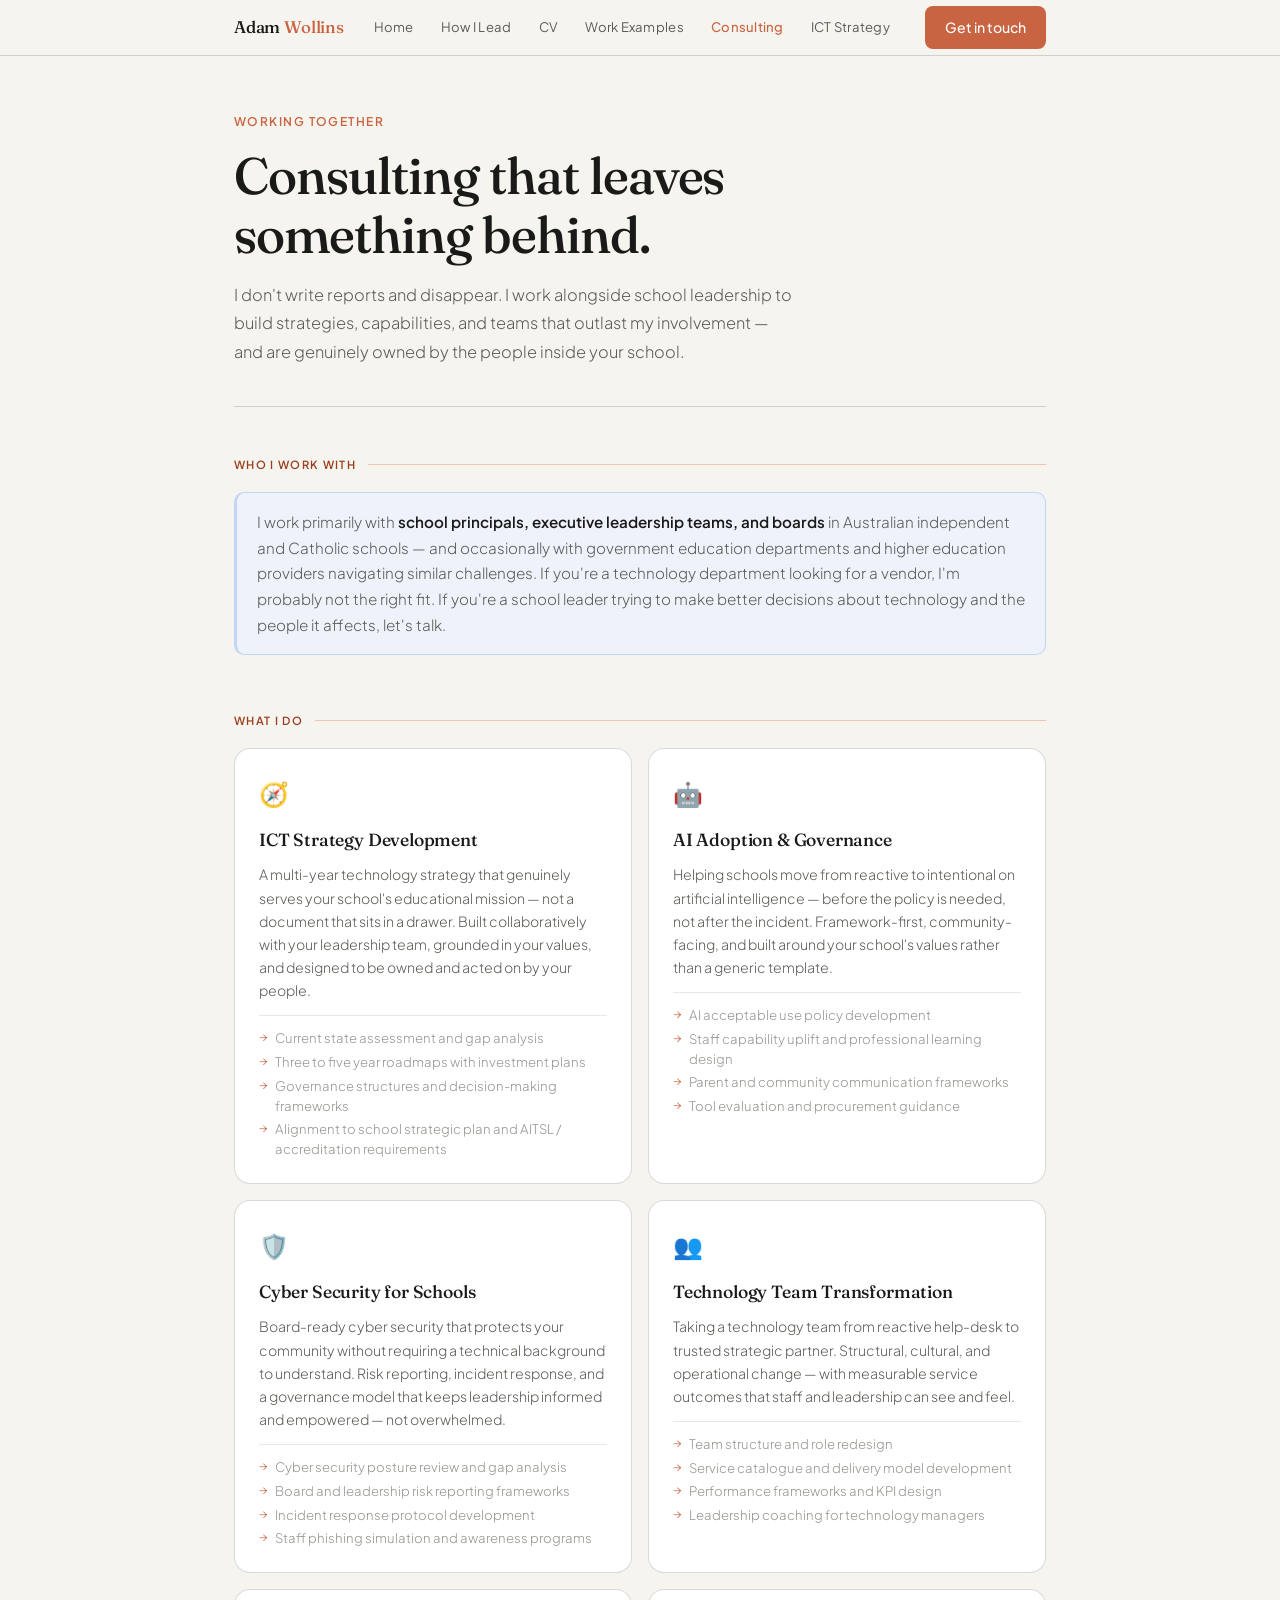
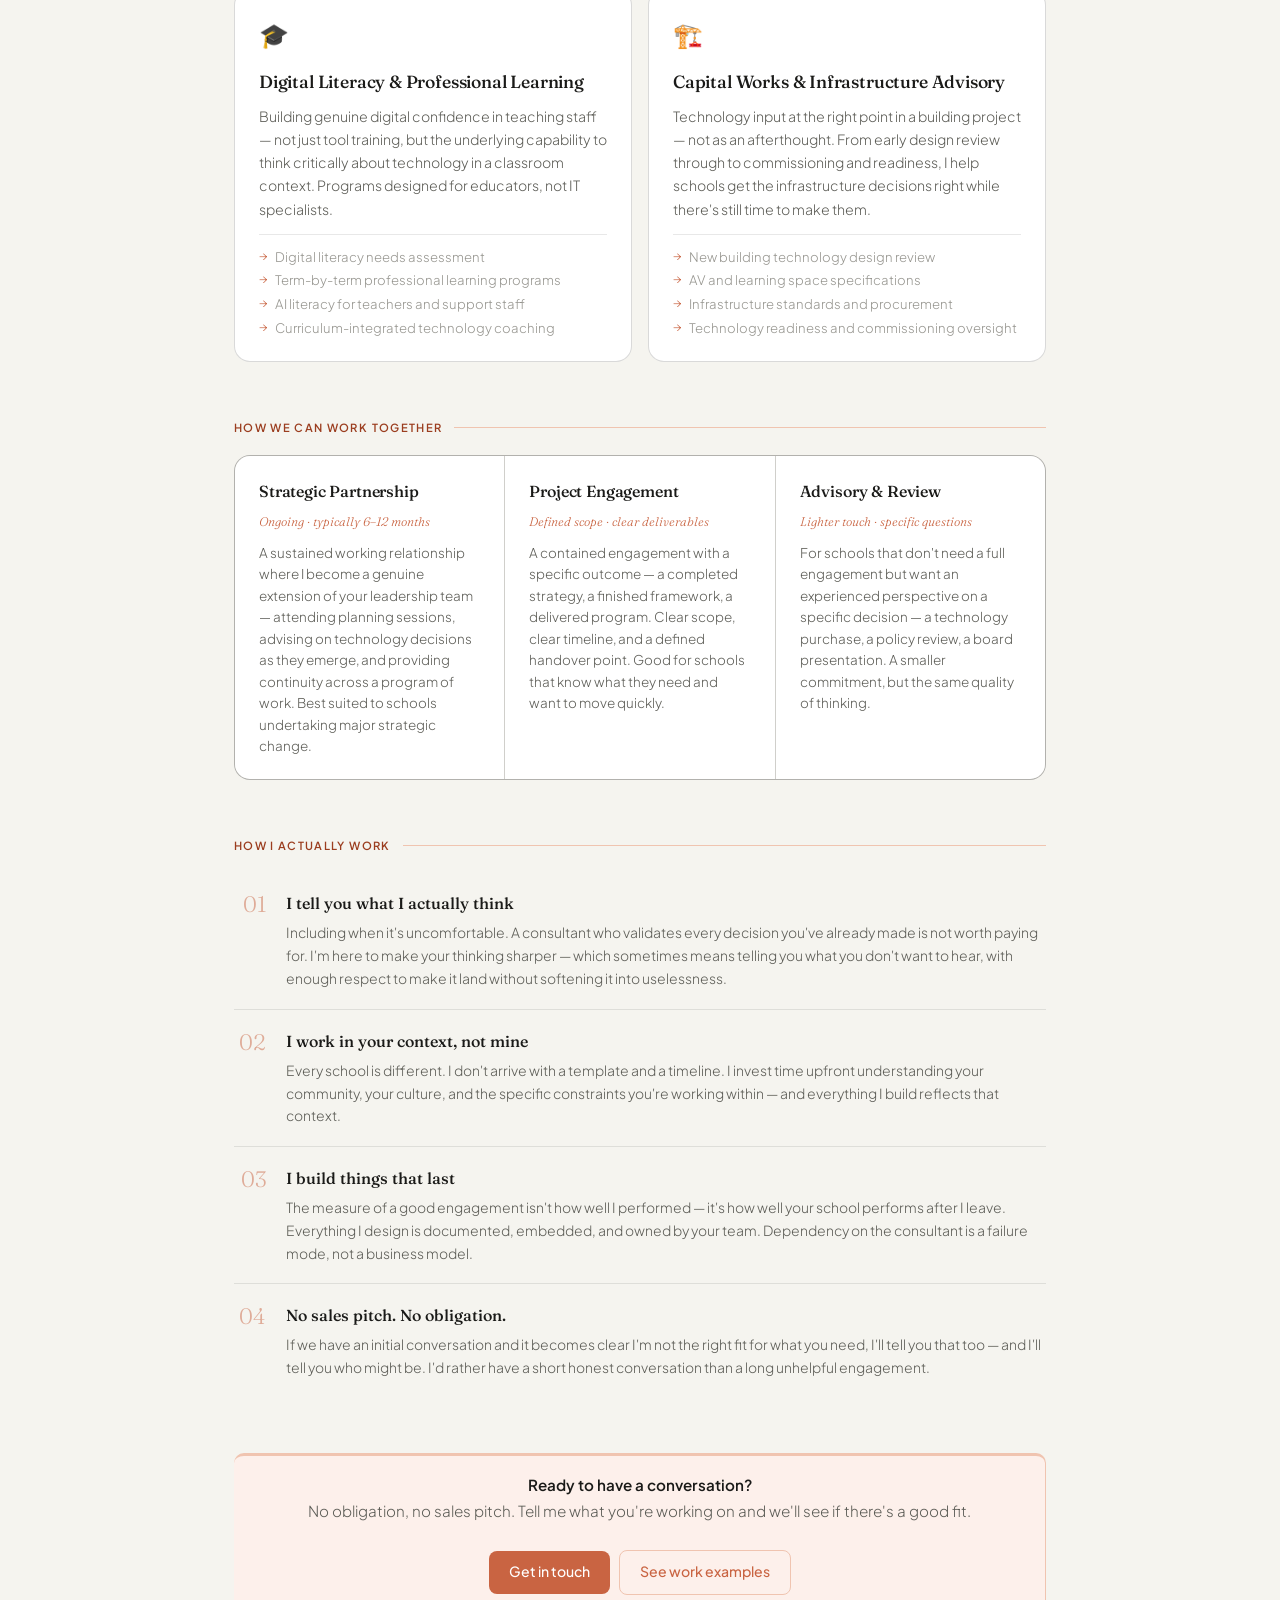
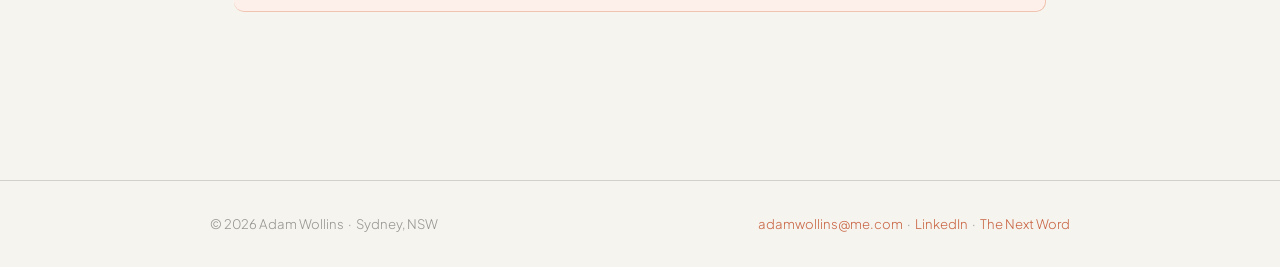
==== consulting.html @ fdbe2f4d "Updated my website Website updated." ====
<!DOCTYPE html>
<html lang="en">
<head>
<meta charset="UTF-8">
<meta name="viewport" content="width=device-width, initial-scale=1.0">
<meta name="description" content="Consulting — Adam Wollins. How I work with schools, boards, and leadership teams on technology strategy, AI adoption, and digital change.">
<title>Consulting — Adam Wollins</title>
<link rel="stylesheet" href="style.css">
<style>
.page-header {
  padding: 3.5rem 0 2.5rem;
  border-bottom: 1px solid var(--border2);
  margin-bottom: 3rem;
}
.page-header .eyebrow {
  font-size: 0.75rem;
  font-weight: 600;
  letter-spacing: 0.12em;
  text-transform: uppercase;
  color: var(--accent);
  margin-bottom: 0.9rem;
}
.page-header h1 { max-width: 600px; margin-bottom: 1rem; }
.page-header .lead { font-size: 1.02rem; color: var(--text2); max-width: 560px; line-height: 1.75; }

/* Services grid */
.services-grid {
  display: grid;
  grid-template-columns: 1fr 1fr;
  gap: 1rem;
}
.service-card {
  background: var(--surface);
  border: 1px solid var(--border2);
  border-radius: var(--radius-lg);
  padding: 1.5rem;
  transition: box-shadow 0.18s, border-color 0.18s;
}
.service-card:hover {
  box-shadow: 0 4px 20px rgba(0,0,0,0.07);
  border-color: var(--accent-bdr);
}
.service-icon { font-size: 1.5rem; margin-bottom: 0.75rem; }
.service-title {
  font-family: var(--font-display);
  font-size: 1.1rem;
  font-weight: 500;
  color: var(--text);
  margin-bottom: 0.5rem;
  letter-spacing: -0.01em;
}
.service-desc {
  font-size: 0.88rem;
  color: var(--text2);
  line-height: 1.65;
  margin-bottom: 0.8rem;
}
.service-list {
  list-style: none;
  padding: 0;
  border-top: 1px solid var(--border);
  padding-top: 0.75rem;
  display: flex;
  flex-direction: column;
  gap: 0.25rem;
}
.service-list li {
  font-size: 0.82rem;
  color: var(--text3);
  padding-left: 1rem;
  position: relative;
  line-height: 1.5;
}
.service-list li::before { content: '→'; position: absolute; left: 0; color: var(--accent); font-size: 0.75rem; }

/* Engagement models */
.models-grid {
  display: grid;
  grid-template-columns: 1fr 1fr 1fr;
  gap: 1px;
  background: var(--border2);
  border: 1px solid var(--border2);
  border-radius: var(--radius-lg);
  overflow: hidden;
}
.model-cell {
  background: var(--surface);
  padding: 1.4rem 1.5rem;
}
.model-name {
  font-family: var(--font-display);
  font-size: 1rem;
  font-weight: 500;
  color: var(--text);
  margin-bottom: 0.35rem;
  letter-spacing: -0.01em;
}
.model-sub {
  font-size: 0.78rem;
  color: var(--accent);
  font-style: italic;
  font-family: var(--font-display);
  margin-bottom: 0.6rem;
}
.model-body {
  font-size: 0.84rem;
  color: var(--text2);
  line-height: 1.6;
  margin: 0;
}

/* Principles */
.principles-list {
  display: flex;
  flex-direction: column;
  gap: 0;
}
.principle-item {
  display: flex;
  gap: 1.25rem;
  align-items: flex-start;
  padding: 1.1rem 0;
  border-bottom: 1px solid var(--border);
}
.principle-item:last-child { border-bottom: none; }
.p-num {
  font-family: var(--font-display);
  font-size: 1.4rem;
  font-weight: 300;
  color: var(--accent);
  opacity: 0.5;
  flex-shrink: 0;
  line-height: 1.3;
  width: 2rem;
  text-align: right;
}
.p-title {
  font-family: var(--font-display);
  font-size: 1rem;
  font-weight: 500;
  color: var(--text);
  margin-bottom: 0.3rem;
}
.p-body {
  font-size: 0.87rem;
  color: var(--text2);
  line-height: 1.65;
  margin: 0;
}

@media (max-width: 640px) {
  .services-grid { grid-template-columns: 1fr; }
  .models-grid   { grid-template-columns: 1fr; }
}
</style>
</head>
<body>

<nav class="site-nav">
  <div class="nav-inner">
    <a href="index.html" class="nav-logo">Adam <span>Wollins</span></a>
    <ul class="nav-links">
      <li><a href="index.html">Home</a></li>
      <li><a href="about.html">How I Lead</a></li>
      <li><a href="cv.html">CV</a></li>
      <li><a href="work.html">Work Examples</a></li>
      <li><a href="consulting.html" class="active">Consulting</a></li>
      <li><a href="ict-strategy.html">ICT Strategy</a></li>
      <li><a href="substack.html">Writing</a></li>
      <li><a href="cht.html">CHT</a></li>
      <li><a href="testimonials.html">Testimonials</a></li>
    </ul>
    <a href="contact.html" class="btn nav-cta">Get in touch</a>
  </div>
</nav>

<div class="page">

  <header class="page-header fade-up">
    <div class="eyebrow">Working together</div>
    <h1>Consulting that leaves something behind.</h1>
    <p class="lead">I don't write reports and disappear. I work alongside school leadership to build strategies, capabilities, and teams that outlast my involvement — and are genuinely owned by the people inside your school.</p>
  </header>

  <!-- ── WHO THIS IS FOR ── -->
  <section class="fade-up delay-1">
    <div class="section-label">Who I work with</div>
    <div class="callout blue">
      I work primarily with <strong>school principals, executive leadership teams, and boards</strong> in Australian independent and Catholic schools — and occasionally with government education departments and higher education providers navigating similar challenges. If you're a technology department looking for a vendor, I'm probably not the right fit. If you're a school leader trying to make better decisions about technology and the people it affects, let's talk.
    </div>
  </section>

  <!-- ── SERVICES ── -->
  <section class="fade-up delay-2">
    <div class="section-label">What I do</div>
    <div class="services-grid">

      <div class="service-card">
        <div class="service-icon">🧭</div>
        <div class="service-title">ICT Strategy Development</div>
        <p class="service-desc">A multi-year technology strategy that genuinely serves your school's educational mission — not a document that sits in a drawer. Built collaboratively with your leadership team, grounded in your values, and designed to be owned and acted on by your people.</p>
        <ul class="service-list">
          <li>Current state assessment and gap analysis</li>
          <li>Three to five year roadmaps with investment plans</li>
          <li>Governance structures and decision-making frameworks</li>
          <li>Alignment to school strategic plan and AITSL / accreditation requirements</li>
        </ul>
      </div>

      <div class="service-card">
        <div class="service-icon">🤖</div>
        <div class="service-title">AI Adoption &amp; Governance</div>
        <p class="service-desc">Helping schools move from reactive to intentional on artificial intelligence — before the policy is needed, not after the incident. Framework-first, community-facing, and built around your school's values rather than a generic template.</p>
        <ul class="service-list">
          <li>AI acceptable use policy development</li>
          <li>Staff capability uplift and professional learning design</li>
          <li>Parent and community communication frameworks</li>
          <li>Tool evaluation and procurement guidance</li>
        </ul>
      </div>

      <div class="service-card">
        <div class="service-icon">🛡️</div>
        <div class="service-title">Cyber Security for Schools</div>
        <p class="service-desc">Board-ready cyber security that protects your community without requiring a technical background to understand. Risk reporting, incident response, and a governance model that keeps leadership informed and empowered — not overwhelmed.</p>
        <ul class="service-list">
          <li>Cyber security posture review and gap analysis</li>
          <li>Board and leadership risk reporting frameworks</li>
          <li>Incident response protocol development</li>
          <li>Staff phishing simulation and awareness programs</li>
        </ul>
      </div>

      <div class="service-card">
        <div class="service-icon">👥</div>
        <div class="service-title">Technology Team Transformation</div>
        <p class="service-desc">Taking a technology team from reactive help-desk to trusted strategic partner. Structural, cultural, and operational change — with measurable service outcomes that staff and leadership can see and feel.</p>
        <ul class="service-list">
          <li>Team structure and role redesign</li>
          <li>Service catalogue and delivery model development</li>
          <li>Performance frameworks and KPI design</li>
          <li>Leadership coaching for technology managers</li>
        </ul>
      </div>

      <div class="service-card">
        <div class="service-icon">🎓</div>
        <div class="service-title">Digital Literacy &amp; Professional Learning</div>
        <p class="service-desc">Building genuine digital confidence in teaching staff — not just tool training, but the underlying capability to think critically about technology in a classroom context. Programs designed for educators, not IT specialists.</p>
        <ul class="service-list">
          <li>Digital literacy needs assessment</li>
          <li>Term-by-term professional learning programs</li>
          <li>AI literacy for teachers and support staff</li>
          <li>Curriculum-integrated technology coaching</li>
        </ul>
      </div>

      <div class="service-card">
        <div class="service-icon">🏗️</div>
        <div class="service-title">Capital Works &amp; Infrastructure Advisory</div>
        <p class="service-desc">Technology input at the right point in a building project — not as an afterthought. From early design review through to commissioning and readiness, I help schools get the infrastructure decisions right while there's still time to make them.</p>
        <ul class="service-list">
          <li>New building technology design review</li>
          <li>AV and learning space specifications</li>
          <li>Infrastructure standards and procurement</li>
          <li>Technology readiness and commissioning oversight</li>
        </ul>
      </div>

    </div>
  </section>

  <!-- ── ENGAGEMENT MODELS ── -->
  <section class="fade-up">
    <div class="section-label">How we can work together</div>
    <div class="models-grid">
      <div class="model-cell">
        <div class="model-name">Strategic Partnership</div>
        <div class="model-sub">Ongoing · typically 6–12 months</div>
        <p class="model-body">A sustained working relationship where I become a genuine extension of your leadership team — attending planning sessions, advising on technology decisions as they emerge, and providing continuity across a program of work. Best suited to schools undertaking major strategic change.</p>
      </div>
      <div class="model-cell">
        <div class="model-name">Project Engagement</div>
        <div class="model-sub">Defined scope · clear deliverables</div>
        <p class="model-body">A contained engagement with a specific outcome — a completed strategy, a finished framework, a delivered program. Clear scope, clear timeline, and a defined handover point. Good for schools that know what they need and want to move quickly.</p>
      </div>
      <div class="model-cell">
        <div class="model-name">Advisory &amp; Review</div>
        <div class="model-sub">Lighter touch · specific questions</div>
        <p class="model-body">For schools that don't need a full engagement but want an experienced perspective on a specific decision — a technology purchase, a policy review, a board presentation. A smaller commitment, but the same quality of thinking.</p>
      </div>
    </div>
  </section>

  <!-- ── HOW I WORK ── -->
  <section class="fade-up">
    <div class="section-label">How I actually work</div>
    <div class="principles-list">
      <div class="principle-item">
        <div class="p-num">01</div>
        <div>
          <div class="p-title">I tell you what I actually think</div>
          <p class="p-body">Including when it's uncomfortable. A consultant who validates every decision you've already made is not worth paying for. I'm here to make your thinking sharper — which sometimes means telling you what you don't want to hear, with enough respect to make it land without softening it into uselessness.</p>
        </div>
      </div>
      <div class="principle-item">
        <div class="p-num">02</div>
        <div>
          <div class="p-title">I work in your context, not mine</div>
          <p class="p-body">Every school is different. I don't arrive with a template and a timeline. I invest time upfront understanding your community, your culture, and the specific constraints you're working within — and everything I build reflects that context.</p>
        </div>
      </div>
      <div class="principle-item">
        <div class="p-num">03</div>
        <div>
          <div class="p-title">I build things that last</div>
          <p class="p-body">The measure of a good engagement isn't how well I performed — it's how well your school performs after I leave. Everything I design is documented, embedded, and owned by your team. Dependency on the consultant is a failure mode, not a business model.</p>
        </div>
      </div>
      <div class="principle-item">
        <div class="p-num">04</div>
        <div>
          <div class="p-title">No sales pitch. No obligation.</div>
          <p class="p-body">If we have an initial conversation and it becomes clear I'm not the right fit for what you need, I'll tell you that too — and I'll tell you who might be. I'd rather have a short honest conversation than a long unhelpful engagement.</p>
        </div>
      </div>
    </div>
  </section>

  <!-- ── CTA ── -->
  <section>
    <div class="callout accent" style="text-align: center; border-left: none; border-top: 3px solid var(--accent-bdr);">
      <strong>Ready to have a conversation?</strong><br>
      No obligation, no sales pitch. Tell me what you're working on and we'll see if there's a good fit.<br><br>
      <a href="contact.html" class="btn btn-primary" style="display: inline-flex; margin: 0 auto;">Get in touch</a>
      &nbsp;
      <a href="work.html" class="btn btn-secondary" style="display: inline-flex; margin: 0 auto;">See work examples</a>
    </div>
  </section>

</div>

<footer class="site-footer">
  <div class="footer-inner">
    <span>© 2026 Adam Wollins &nbsp;·&nbsp; Sydney, NSW</span>
    <span>
      <a href="mailto:adamwollins@me.com">adamwollins@me.com</a>
      &nbsp;·&nbsp;
      <a href="https://www.linkedin.com/in/adamwollins" target="_blank" rel="noopener">LinkedIn</a>
      &nbsp;·&nbsp;
      <a href="https://thenextword.com.au" target="_blank" rel="noopener">The Next Word</a>
    </span>
  </div>
</footer>

</body>
</html>
---- style.css ----
/* ═══════════════════════════════════════════════════════════
   adamwollins.com.au — shared stylesheet
   Palette: Claude cream · Terracotta accent · Fraunces + Plus Jakarta Sans
   ═══════════════════════════════════════════════════════════ */

@import url('https://fonts.googleapis.com/css2?family=Fraunces:ital,opsz,wght@0,9..144,300;0,9..144,400;0,9..144,500;0,9..144,600;1,9..144,300;1,9..144,400&family=Plus+Jakarta+Sans:ital,wght@0,300;0,400;0,500;0,600;1,300;1,400&display=swap');

/* ── TOKENS ── */
:root {
  --bg:          #f5f4ef;
  --bg2:         #eeede8;
  --bg3:         #e7e6e0;
  --surface:     #ffffff;
  --text:        #1a1a18;
  --text2:       #5c5c56;
  --text3:       #96958f;
  --border:      rgba(0,0,0,0.09);
  --border2:     rgba(0,0,0,0.15);
  --accent:      #c96442;
  --accent-dark: #9b3d1f;
  --accent-bg:   #fdf0eb;
  --accent-bdr:  #f0c4b0;
  --blue-bg:     #edf2fb;
  --blue-text:   #2c5fa8;
  --blue-bdr:    #c3d5f5;
  --green-bg:    #edf5ec;
  --green-text:  #2a6b28;
  --green-bdr:   #b6ddb4;

  --font-display: 'Fraunces', Georgia, serif;
  --font-body:    'Plus Jakarta Sans', system-ui, sans-serif;

  --radius:      10px;
  --radius-lg:   16px;
  --max-w:       860px;
  --nav-h:       56px;
}

/* ── RESET ── */
*, *::before, *::after { box-sizing: border-box; margin: 0; padding: 0; }
html { scroll-behavior: smooth; scroll-padding-top: calc(var(--nav-h) + 1rem); }
img  { display: block; max-width: 100%; }
a    { color: inherit; }

/* ── BASE ── */
body {
  font-family: var(--font-body);
  background: var(--bg);
  color: var(--text);
  font-size: 16px;
  line-height: 1.7;
  font-weight: 300;
  -webkit-font-smoothing: antialiased;
}

/* ── SITE NAV ── */
.site-nav {
  position: sticky;
  top: 0;
  z-index: 100;
  height: var(--nav-h);
  background: rgba(245,244,239,0.94);
  backdrop-filter: blur(12px);
  -webkit-backdrop-filter: blur(12px);
  border-bottom: 1px solid var(--border2);
  display: flex;
  align-items: center;
}

.nav-inner {
  max-width: var(--max-w);
  margin: 0 auto;
  padding: 0 1.5rem;
  width: 100%;
  display: flex;
  align-items: center;
  justify-content: space-between;
  gap: 1rem;
}

.nav-logo {
  font-family: var(--font-display);
  font-size: 1.05rem;
  font-weight: 500;
  color: var(--text);
  text-decoration: none;
  letter-spacing: -0.01em;
  flex-shrink: 0;
  transition: color 0.15s;
}
.nav-logo:hover { color: var(--accent); }
.nav-logo span  { color: var(--accent); }

.nav-links {
  display: flex;
  align-items: center;
  gap: 0;
  list-style: none;
  overflow-x: auto;
  scrollbar-width: none;
}
.nav-links::-webkit-scrollbar { display: none; }

.nav-links a {
  display: block;
  padding: 0.4rem 0.85rem;
  font-size: 0.82rem;
  font-weight: 400;
  letter-spacing: 0.02em;
  color: var(--text2);
  text-decoration: none;
  border-radius: 6px;
  white-space: nowrap;
  transition: color 0.15s, background 0.15s;
}
.nav-links a:hover       { color: var(--accent); background: var(--accent-bg); }
.nav-links a.active      { color: var(--accent); font-weight: 500; }

.nav-cta {
  flex-shrink: 0;
  padding: 0.4rem 1rem;
  background: var(--accent);
  color: #fff !important;
  border-radius: 6px;
  font-size: 0.82rem;
  font-weight: 500;
  text-decoration: none;
  transition: background 0.15s, transform 0.1s;
}
.nav-cta:hover { background: var(--accent-dark); transform: translateY(-1px); }

/* ── PAGE WRAPPER ── */
.page {
  max-width: var(--max-w);
  margin: 0 auto;
  padding: 0 1.5rem 5rem;
}

/* ── SECTION LABEL ── */
.section-label {
  font-family: var(--font-body);
  font-size: 0.7rem;
  font-weight: 600;
  letter-spacing: 0.12em;
  text-transform: uppercase;
  color: var(--accent-dark);
  margin-bottom: 1.1rem;
  display: flex;
  align-items: center;
  gap: 0.75rem;
}
.section-label::after {
  content: '';
  flex: 1;
  height: 1px;
  background: var(--accent-bdr);
}

/* ── SECTION SPACING ── */
section { margin-bottom: 3.5rem; }

/* ── DISPLAY HEADINGS ── */
h1, h2, h3 { font-family: var(--font-display); font-weight: 500; line-height: 1.15; letter-spacing: -0.02em; color: var(--text); }
h1 { font-size: clamp(2rem, 5vw, 3.2rem); }
h2 { font-size: 1.45rem; }
h3 { font-size: 1.1rem; font-weight: 400; }

/* ── BODY TEXT ── */
p { color: var(--text2); font-size: 0.97rem; margin-bottom: 0.9rem; }
p:last-child { margin-bottom: 0; }
strong { color: var(--text); font-weight: 600; }
em     { font-style: italic; }

/* ── HORIZONTAL RULE ── */
hr { border: none; border-top: 1px solid var(--border2); margin: 2rem 0; }

/* ── CALLOUT ── */
.callout {
  border-radius: var(--radius);
  border: 1px solid var(--border2);
  border-left: 3px solid var(--text3);
  padding: 1rem 1.25rem;
  background: var(--bg2);
  font-size: 0.95rem;
  color: var(--text2);
  line-height: 1.7;
}
.callout.blue   { background: var(--blue-bg);   border-left-color: var(--blue-text);  border-color: var(--blue-bdr); }
.callout.accent { background: var(--accent-bg); border-left-color: var(--accent);     border-color: var(--accent-bdr); }
.callout.green  { background: var(--green-bg);  border-left-color: var(--green-text); border-color: var(--green-bdr); }

/* ── CARD ── */
.card {
  background: var(--surface);
  border: 1px solid var(--border2);
  border-radius: var(--radius-lg);
  padding: 1.25rem 1.4rem;
  transition: box-shadow 0.18s, transform 0.18s;
}
.card:hover { box-shadow: 0 4px 20px rgba(0,0,0,0.07); transform: translateY(-2px); }

/* ── BUTTON ── */
.btn {
  display: inline-flex;
  align-items: center;
  gap: 0.5rem;
  padding: 0.6rem 1.25rem;
  border-radius: 8px;
  font-family: var(--font-body);
  font-size: 0.88rem;
  font-weight: 500;
  text-decoration: none;
  cursor: pointer;
  border: none;
  transition: all 0.15s;
}
.btn-primary   { background: var(--accent); color: #fff; }
.btn-primary:hover { background: var(--accent-dark); transform: translateY(-1px); }
.btn-secondary { background: transparent; color: var(--accent); border: 1px solid var(--accent-bdr); }
.btn-secondary:hover { background: var(--accent-bg); }

/* ── TAGS / PILLS ── */
.tag {
  display: inline-block;
  padding: 0.2rem 0.7rem;
  border-radius: 99px;
  font-size: 0.75rem;
  font-weight: 500;
  background: var(--bg2);
  color: var(--text2);
  border: 1px solid var(--border2);
}
.tag.accent { background: var(--accent-bg); color: var(--accent-dark); border-color: var(--accent-bdr); }

/* ── BULLET LIST ── */
.bullet-list { list-style: none; padding: 0; display: flex; flex-direction: column; gap: 0.35rem; }
.bullet-list li {
  font-size: 0.9rem;
  color: var(--text2);
  padding-left: 1.1rem;
  position: relative;
  line-height: 1.65;
}
.bullet-list li::before { content: '–'; position: absolute; left: 0; color: var(--accent); }
.bullet-list li strong  { color: var(--text); }

/* ── FOOTER ── */
.site-footer {
  border-top: 1px solid var(--border2);
  padding: 2rem 1.5rem;
  margin-top: 2rem;
}
.footer-inner {
  max-width: var(--max-w);
  margin: 0 auto;
  display: flex;
  flex-wrap: wrap;
  align-items: center;
  justify-content: space-between;
  gap: 1rem;
  font-size: 0.82rem;
  color: var(--text3);
}
.footer-inner a { color: var(--accent); text-decoration: none; }
.footer-inner a:hover { text-decoration: underline; }

/* ── ANIMATIONS ── */
@keyframes fadeUp {
  from { opacity: 0; transform: translateY(12px); }
  to   { opacity: 1; transform: translateY(0); }
}
.fade-up { animation: fadeUp 0.55s ease both; }
.delay-1 { animation-delay: 0.08s; }
.delay-2 { animation-delay: 0.16s; }
.delay-3 { animation-delay: 0.24s; }
.delay-4 { animation-delay: 0.32s; }

/* ── RESPONSIVE ── */
@media (max-width: 640px) {
  .nav-links { display: none; }
  .page { padding: 0 1rem 4rem; }
}

/* ── PRINT ── */
@media print {
  .site-nav, .site-footer { display: none; }
  body { background: white; font-size: 11pt; }
  .page { padding: 0; max-width: 100%; }
  .card { box-shadow: none; border: 1px solid #ddd; }
  details { open: true; }
  details summary::after { display: none; }
}
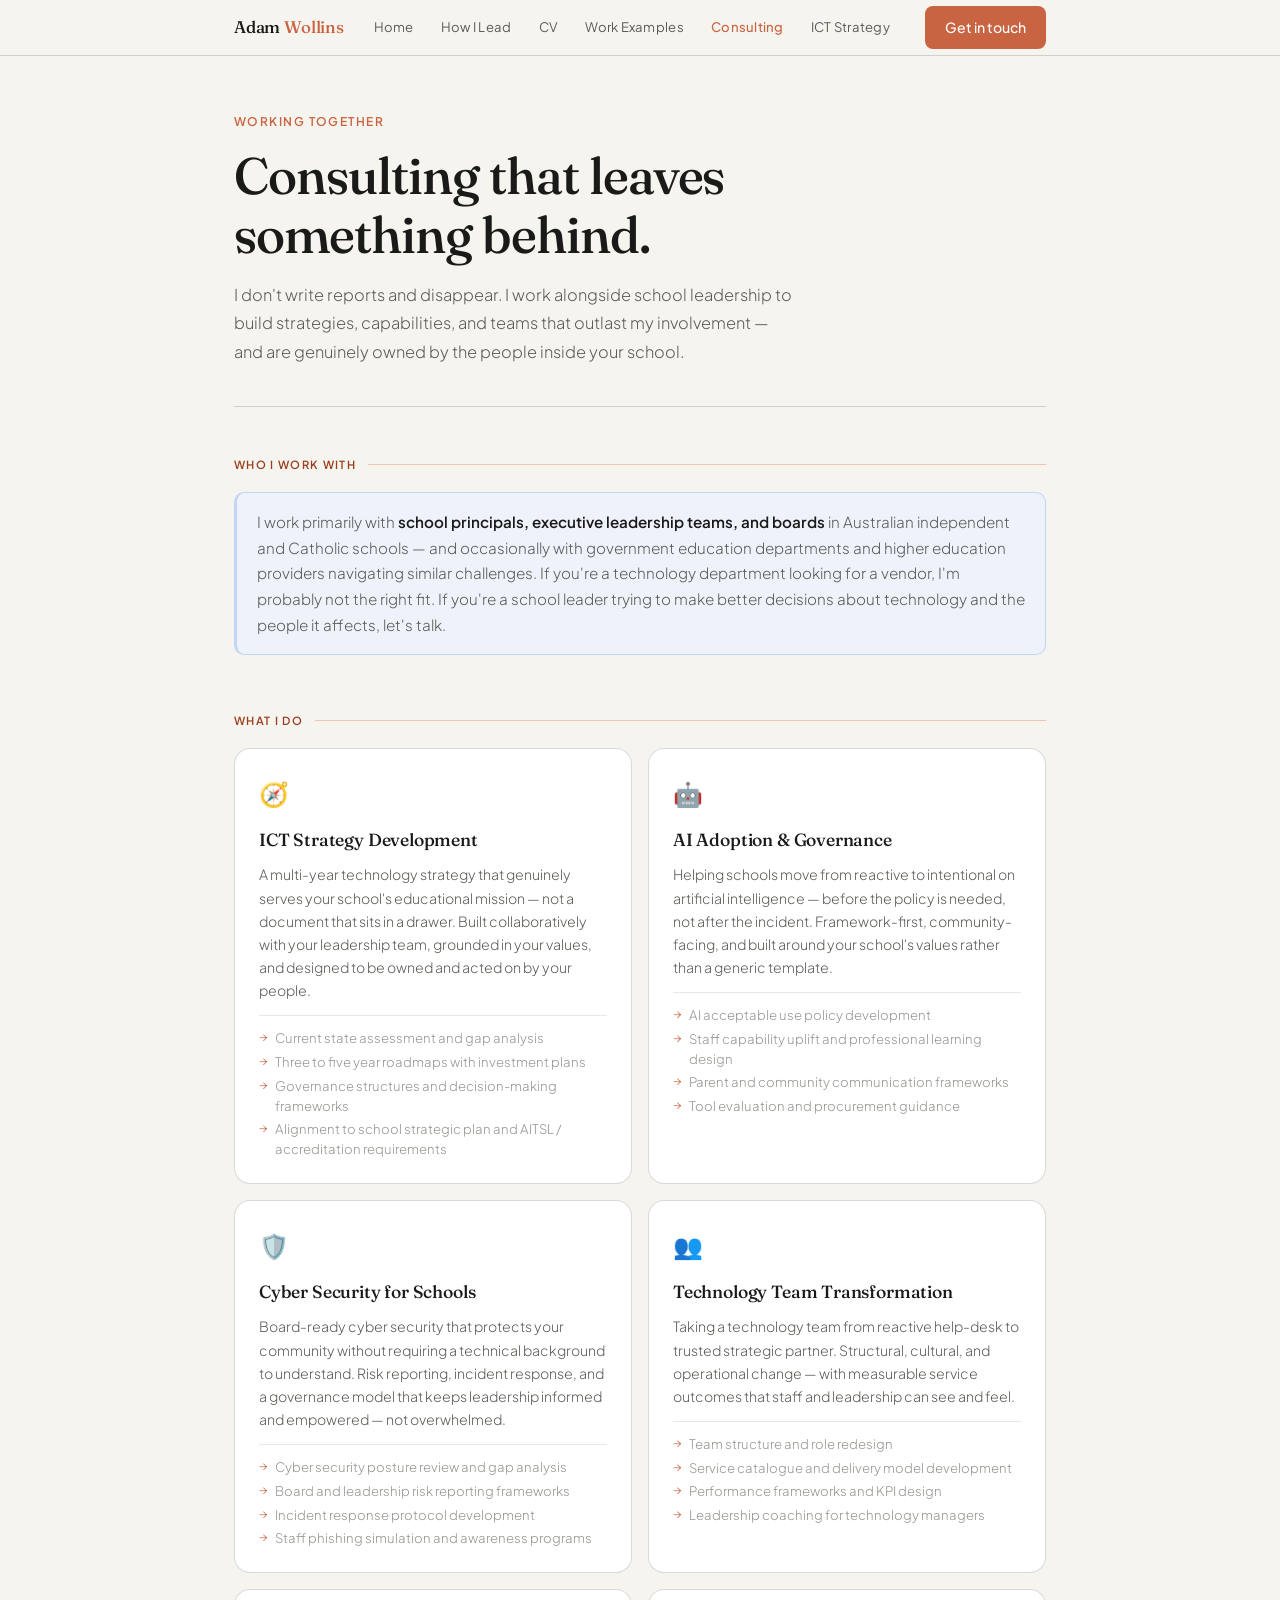
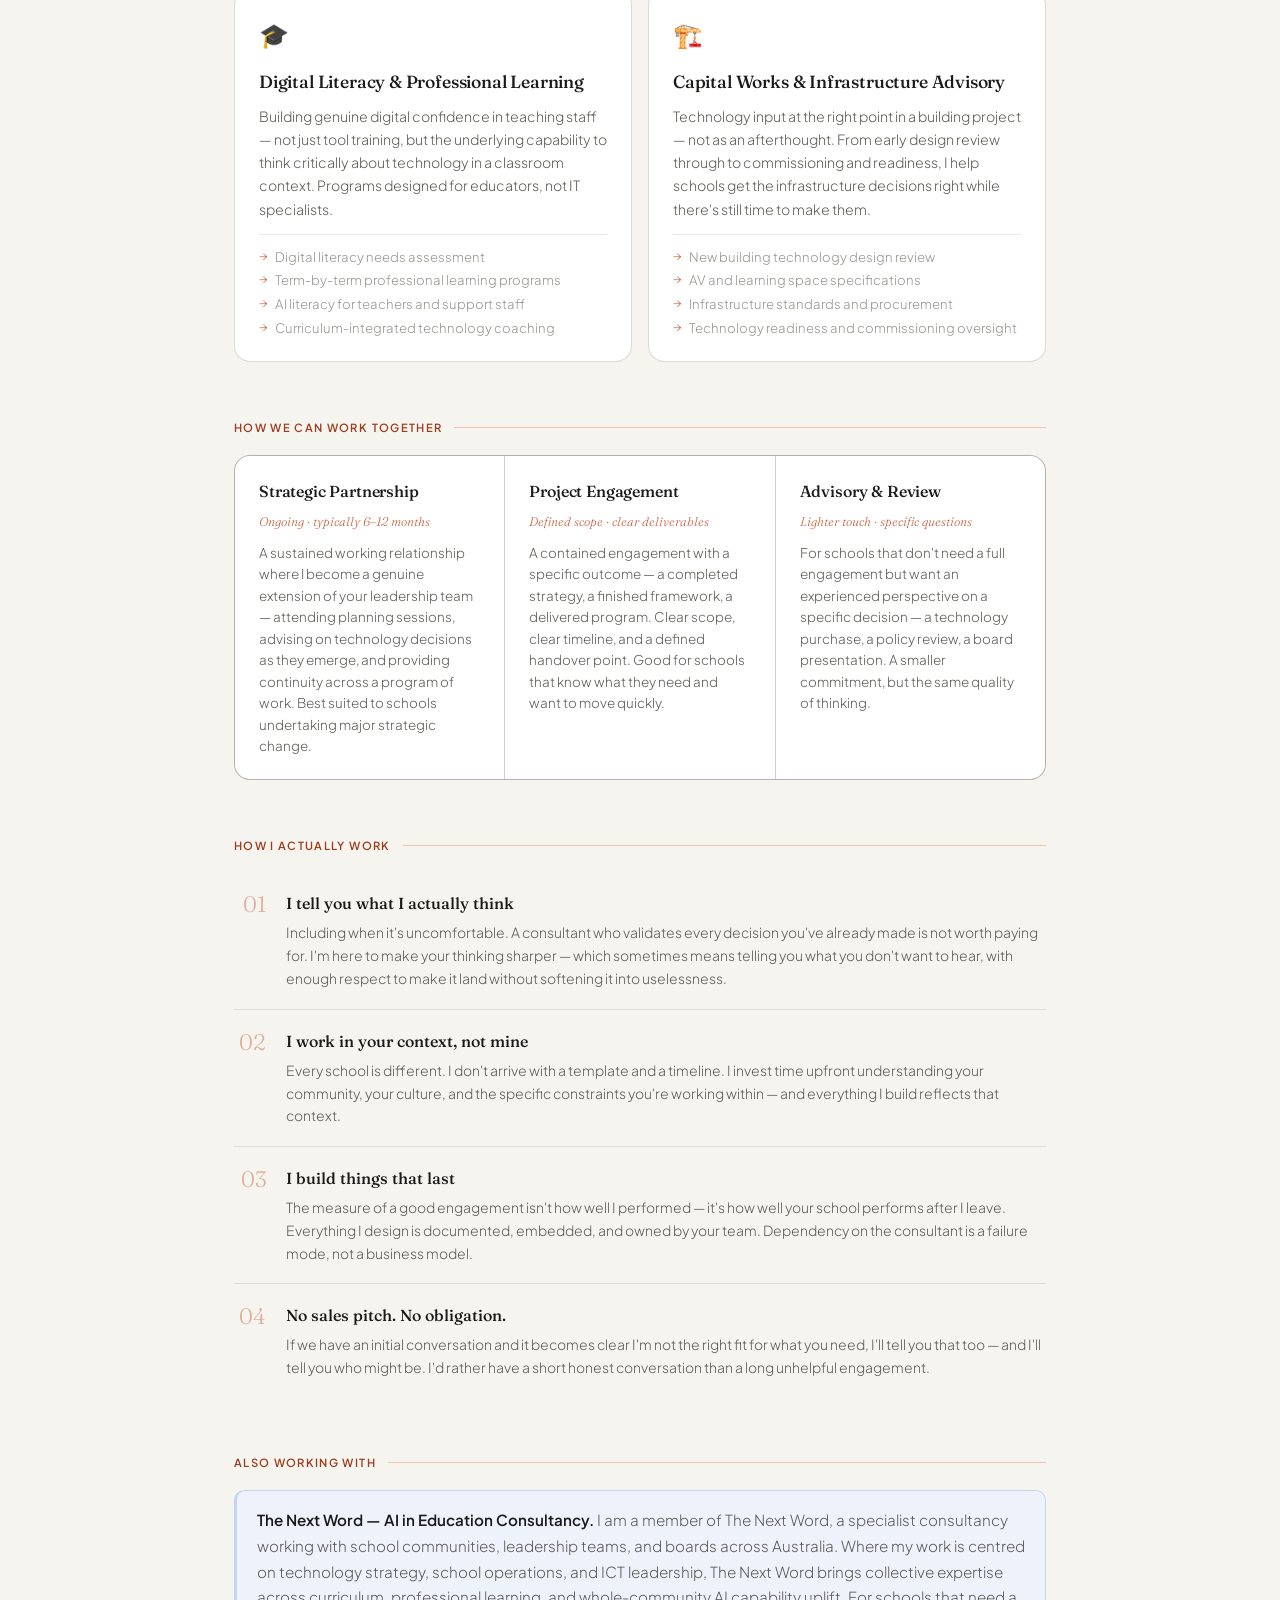
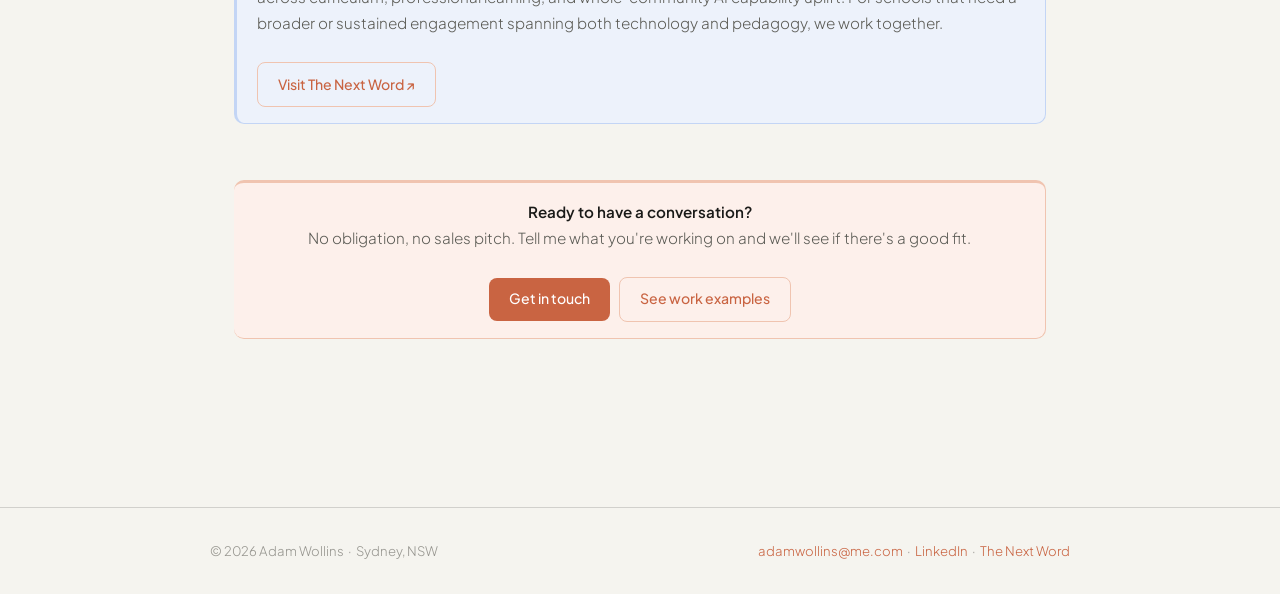
==== commit 9634c399: "Updated TNW info" ====
--- a/consulting.html
+++ b/consulting.html
@@ -327,6 +327,17 @@
     </div>
   </section>
 
+
+  <!-- ── THE NEXT WORD ── -->
+  <section class="fade-up">
+    <div class="section-label">Also working with</div>
+    <div class="callout blue">
+      <strong>The Next Word — AI in Education Consultancy.</strong> I am a member of The Next Word, a specialist consultancy working with school communities, leadership teams, and boards across Australia. Where my work is centred on technology strategy, school operations, and ICT leadership, The Next Word brings collective expertise across curriculum, professional learning, and whole-community AI capability uplift. For schools that need a broader or sustained engagement spanning both technology and pedagogy, we work together.
+      <br><br>
+      <a href="https://www.nextwordnow.com" target="_blank" rel="noopener" class="btn btn-secondary" style="display: inline-flex;">Visit The Next Word ↗</a>
+    </div>
+  </section>
+
   <!-- ── CTA ── -->
   <section>
     <div class="callout accent" style="text-align: center; border-left: none; border-top: 3px solid var(--accent-bdr);">
@@ -348,7 +359,7 @@
       &nbsp;·&nbsp;
       <a href="https://www.linkedin.com/in/adamwollins" target="_blank" rel="noopener">LinkedIn</a>
       &nbsp;·&nbsp;
-      <a href="https://thenextword.com.au" target="_blank" rel="noopener">The Next Word</a>
+      <a href="https://www.nextwordnow.com" target="_blank" rel="noopener">The Next Word</a>
     </span>
   </div>
 </footer>
